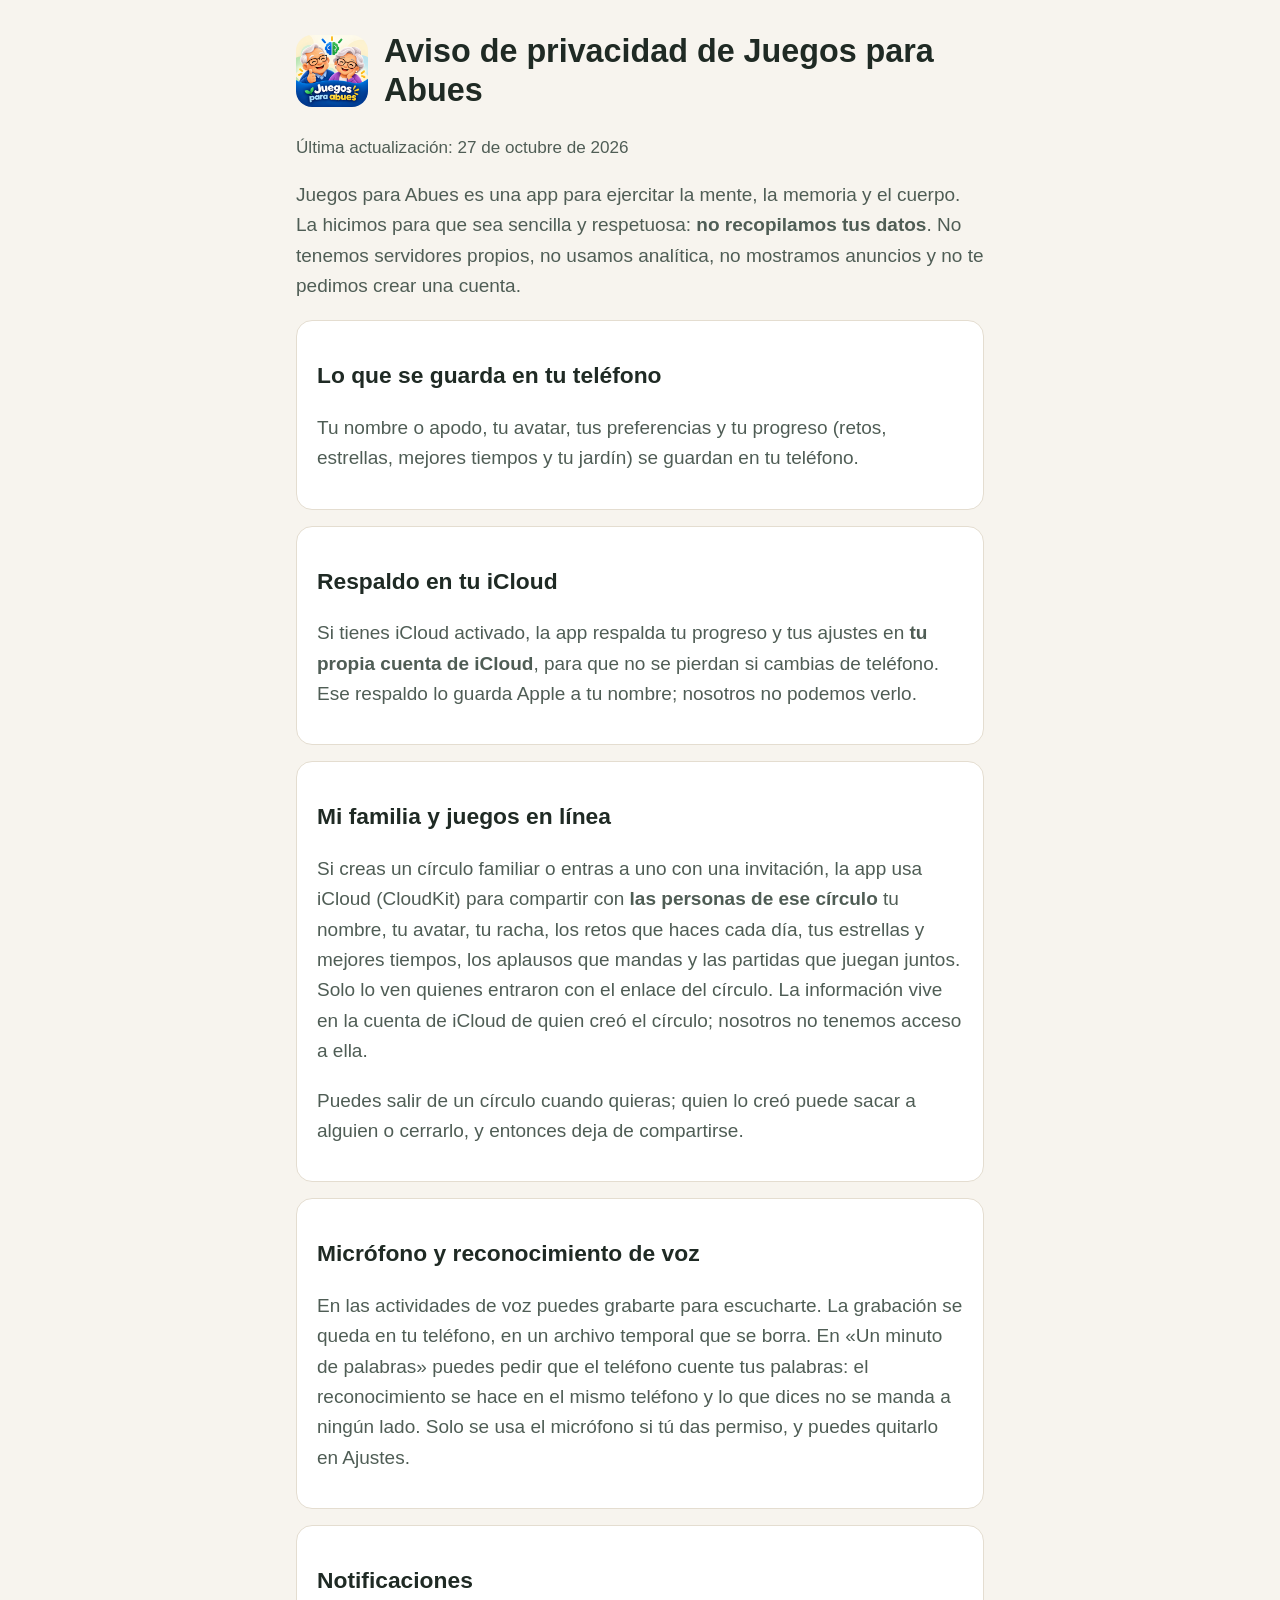
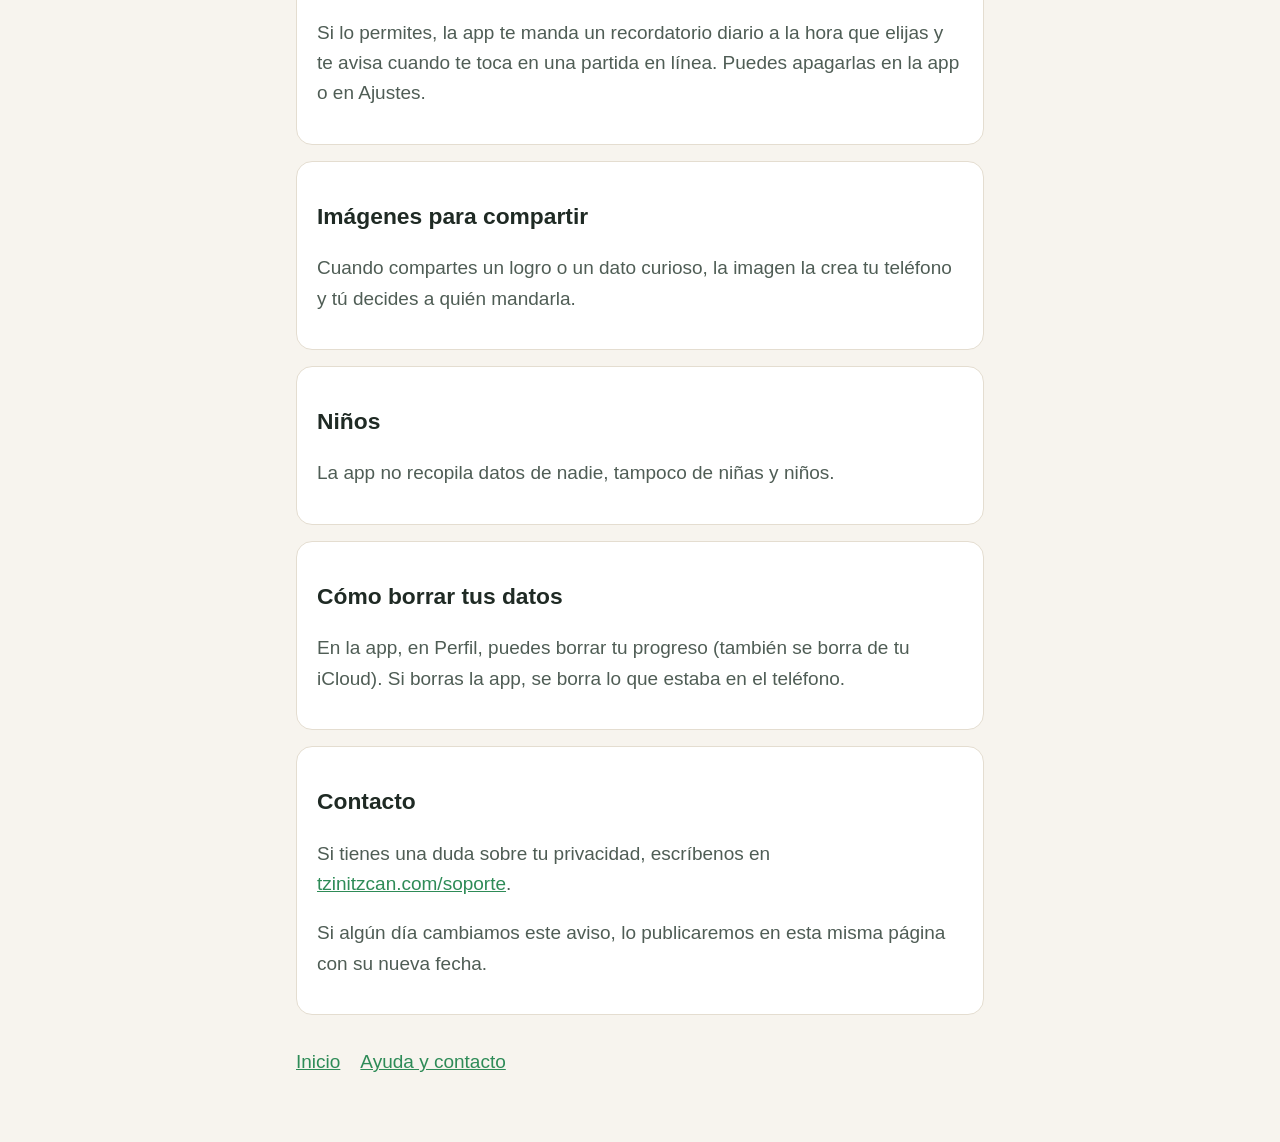
==== privacidad.html @ 1f783206 "Páginas de Juegos para Abues: inicio, ayuda y aviso de privacidad Co-Authored-By: Claude Opus 5.5 <n" ====
<!doctype html>
<html lang="es-MX">
<head>
<meta charset="utf-8">
<meta name="viewport" content="width=device-width, initial-scale=1">
<title>Privacidad · Juegos para Abues</title>
<link rel="stylesheet" href="estilo.css">
</head>
<body>
<main>
<header>
  <img src="icono.png" alt="">
  <h1>Aviso de privacidad de Juegos para Abues</h1>
</header>
<p class="fecha">Última actualización: 27 de octubre de 2026</p>

<p>Juegos para Abues es una app para ejercitar la mente, la memoria y el cuerpo. La hicimos para que sea
sencilla y respetuosa: <strong>no recopilamos tus datos</strong>. No tenemos servidores propios, no usamos
analítica, no mostramos anuncios y no te pedimos crear una cuenta.</p>

<section>
<h2>Lo que se guarda en tu teléfono</h2>
<p>Tu nombre o apodo, tu avatar, tus preferencias y tu progreso (retos, estrellas, mejores tiempos y tu
jardín) se guardan en tu teléfono.</p>
</section>

<section>
<h2>Respaldo en tu iCloud</h2>
<p>Si tienes iCloud activado, la app respalda tu progreso y tus ajustes en <strong>tu propia cuenta de
iCloud</strong>, para que no se pierdan si cambias de teléfono. Ese respaldo lo guarda Apple a tu nombre;
nosotros no podemos verlo.</p>
</section>

<section>
<h2>Mi familia y juegos en línea</h2>
<p>Si creas un círculo familiar o entras a uno con una invitación, la app usa iCloud (CloudKit) para
compartir con <strong>las personas de ese círculo</strong> tu nombre, tu avatar, tu racha, los retos
que haces cada día, tus estrellas y mejores tiempos, los aplausos que mandas y las partidas que juegan
juntos. Solo lo ven quienes entraron con el enlace del círculo. La información vive en la cuenta de
iCloud de quien creó el círculo; nosotros no tenemos acceso a ella.</p>
<p>Puedes salir de un círculo cuando quieras; quien lo creó puede sacar a alguien o cerrarlo, y entonces
deja de compartirse.</p>
</section>

<section>
<h2>Micrófono y reconocimiento de voz</h2>
<p>En las actividades de voz puedes grabarte para escucharte. La grabación se queda en tu teléfono, en un
archivo temporal que se borra. En «Un minuto de palabras» puedes pedir que el teléfono cuente tus
palabras: el reconocimiento se hace en el mismo teléfono y lo que dices no se manda a ningún lado.
Solo se usa el micrófono si tú das permiso, y puedes quitarlo en Ajustes.</p>
</section>

<section>
<h2>Notificaciones</h2>
<p>Si lo permites, la app te manda un recordatorio diario a la hora que elijas y te avisa cuando te toca
en una partida en línea. Puedes apagarlas en la app o en Ajustes.</p>
</section>

<section>
<h2>Imágenes para compartir</h2>
<p>Cuando compartes un logro o un dato curioso, la imagen la crea tu teléfono y tú decides a quién
mandarla.</p>
</section>

<section>
<h2>Niños</h2>
<p>La app no recopila datos de nadie, tampoco de niñas y niños.</p>
</section>

<section>
<h2>Cómo borrar tus datos</h2>
<p>En la app, en Perfil, puedes borrar tu progreso (también se borra de tu iCloud). Si borras la app, se
borra lo que estaba en el teléfono.</p>
</section>

<section>
<h2>Contacto</h2>
<p>Si tienes una duda sobre tu privacidad, escríbenos en
<a href="https://tzinitzcan.com/soporte">tzinitzcan.com/soporte</a>.</p>
<p>Si algún día cambiamos este aviso, lo publicaremos en esta misma página con su nueva fecha.</p>
</section>

<nav><a href="index.html">Inicio</a><a href="soporte.html">Ayuda y contacto</a></nav>
</main>
</body>
</html>
---- estilo.css ----
:root {
  --fondo: #f7f4ee;
  --tarjeta: #ffffff;
  --texto: #1f2a24;
  --suave: #4f5d55;
  --verde: #2e8b57;
  --orilla: #e4ddd0;
}
@media (prefers-color-scheme: dark) {
  :root {
    --fondo: #151a17;
    --tarjeta: #1f2622;
    --texto: #eef2ef;
    --suave: #b7c2bb;
    --verde: #5cc48a;
    --orilla: #2f3832;
  }
}
* { box-sizing: border-box; }
body {
  margin: 0;
  background: var(--fondo);
  color: var(--texto);
  font: 19px/1.6 -apple-system, BlinkMacSystemFont, "Segoe UI", Roboto, sans-serif;
}
main { max-width: 720px; margin: 0 auto; padding: 32px 16px 64px; }
header { display: flex; align-items: center; gap: 16px; margin-bottom: 24px; }
header img { width: 72px; height: 72px; border-radius: 16px; }
h1 { font-size: 1.7em; line-height: 1.2; margin: 0; }
h2 { font-size: 1.2em; margin: 32px 0 8px; }
p, li { color: var(--suave); }
a { color: var(--verde); }
section {
  background: var(--tarjeta);
  border: 1px solid var(--orilla);
  border-radius: 16px;
  padding: 4px 20px 16px;
  margin: 16px 0;
}
nav { margin-top: 32px; display: flex; gap: 20px; flex-wrap: wrap; }
.fecha { font-size: 0.9em; }
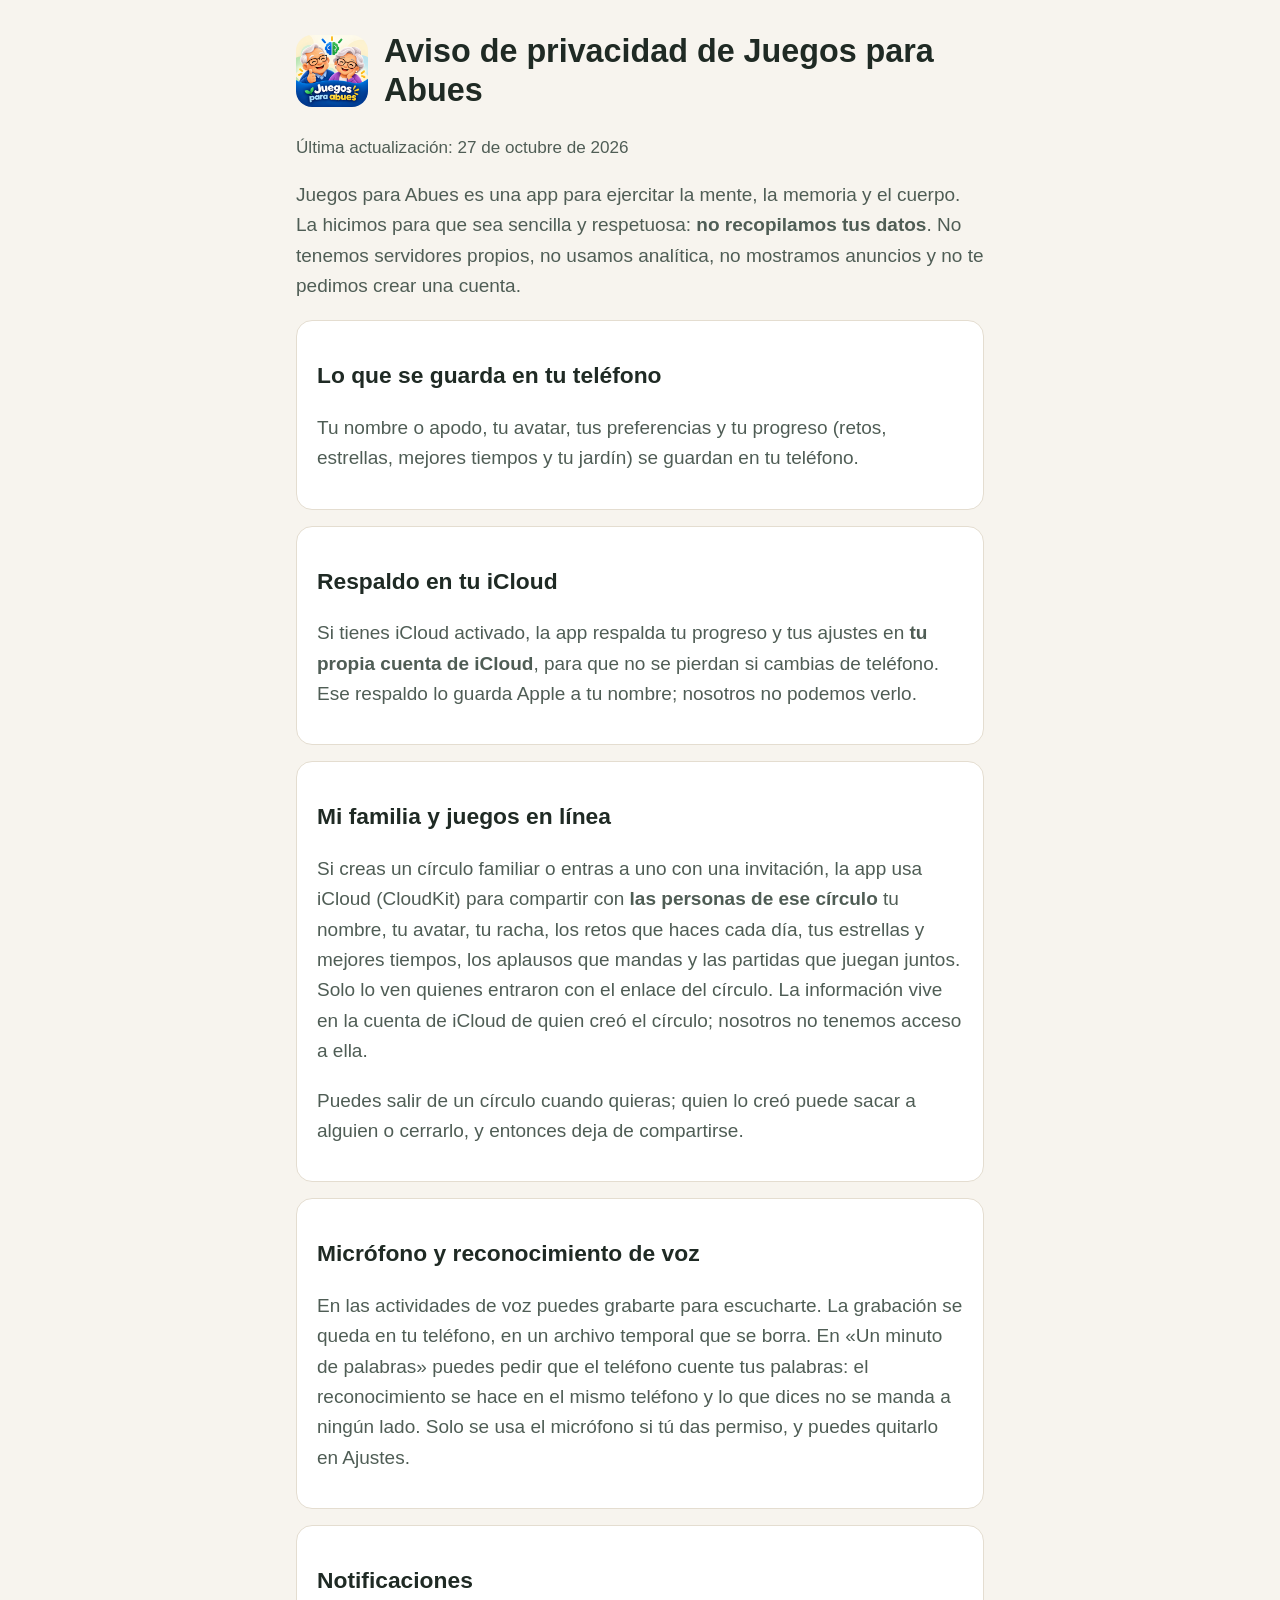
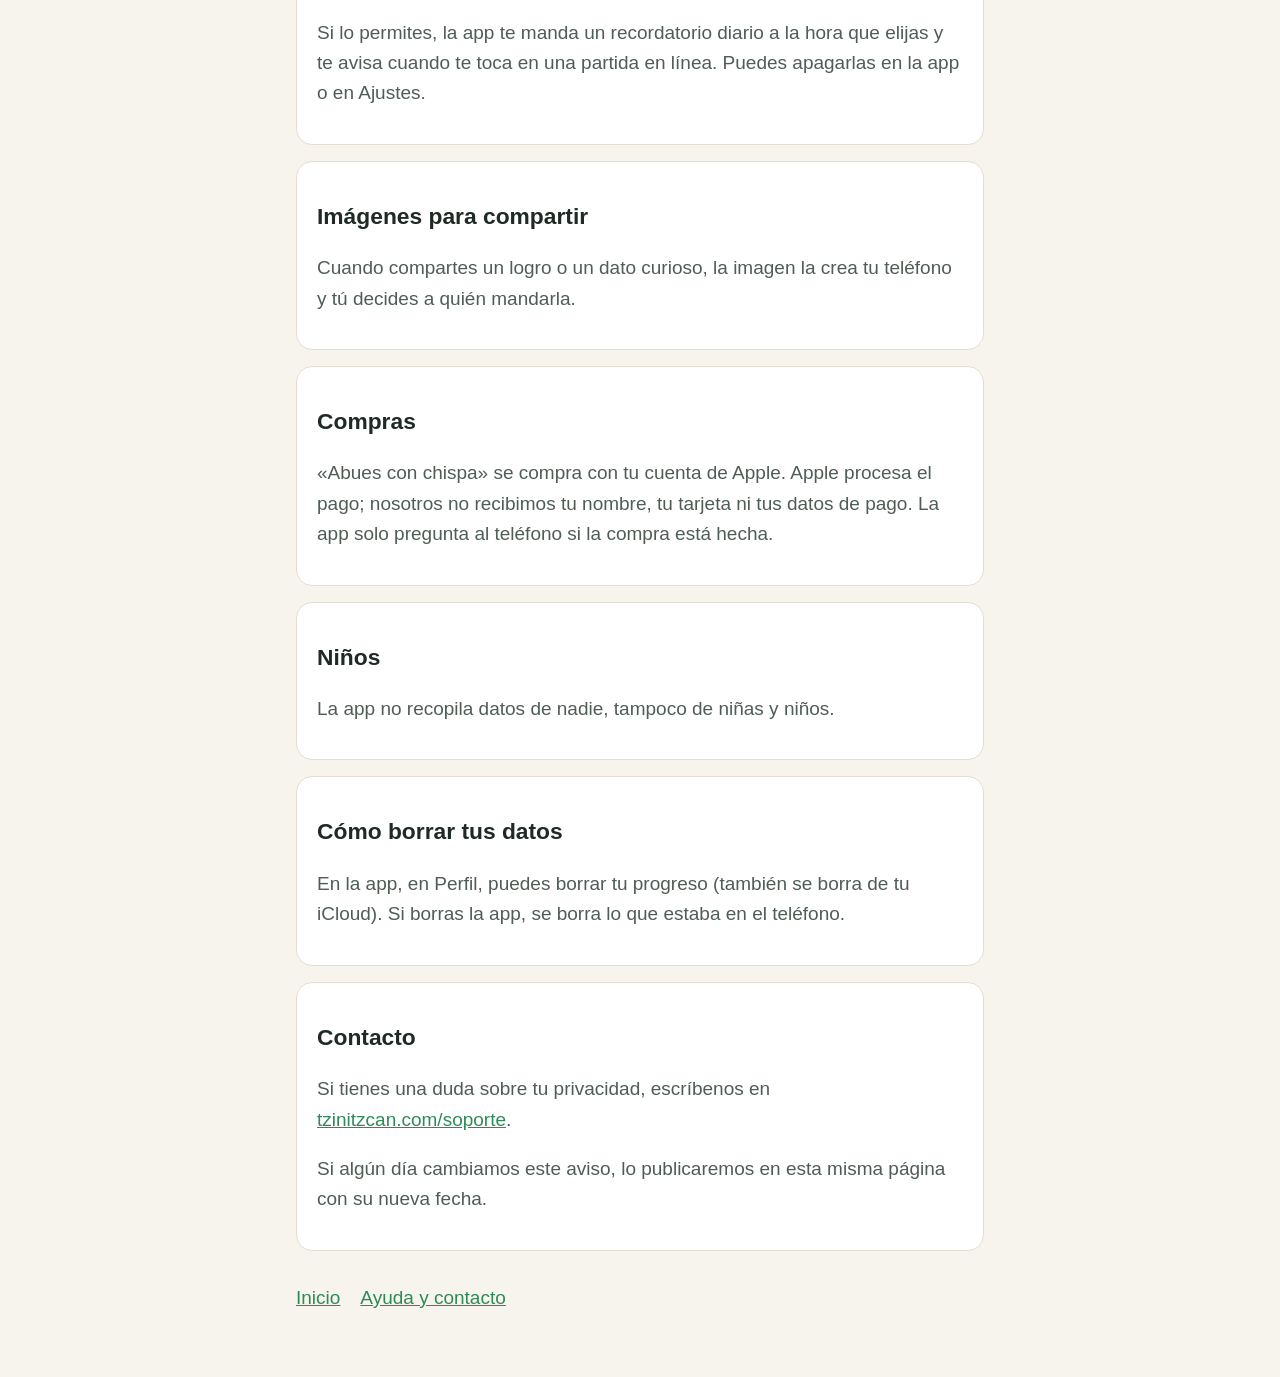
==== commit 5aba0586: "Ayuda y privacidad: compra única «Abues con chispa» Co-Authored-By: Claude Opus 5.5 <noreply@anthrop" ====
--- a/privacidad.html
+++ b/privacidad.html
@@ -63,6 +63,12 @@
 </section>
 
 <section>
+<h2>Compras</h2>
+<p>«Abues con chispa» se compra con tu cuenta de Apple. Apple procesa el pago; nosotros no recibimos tu
+nombre, tu tarjeta ni tus datos de pago. La app solo pregunta al teléfono si la compra está hecha.</p>
+</section>
+
+<section>
 <h2>Niños</h2>
 <p>La app no recopila datos de nadie, tampoco de niñas y niños.</p>
 </section>
